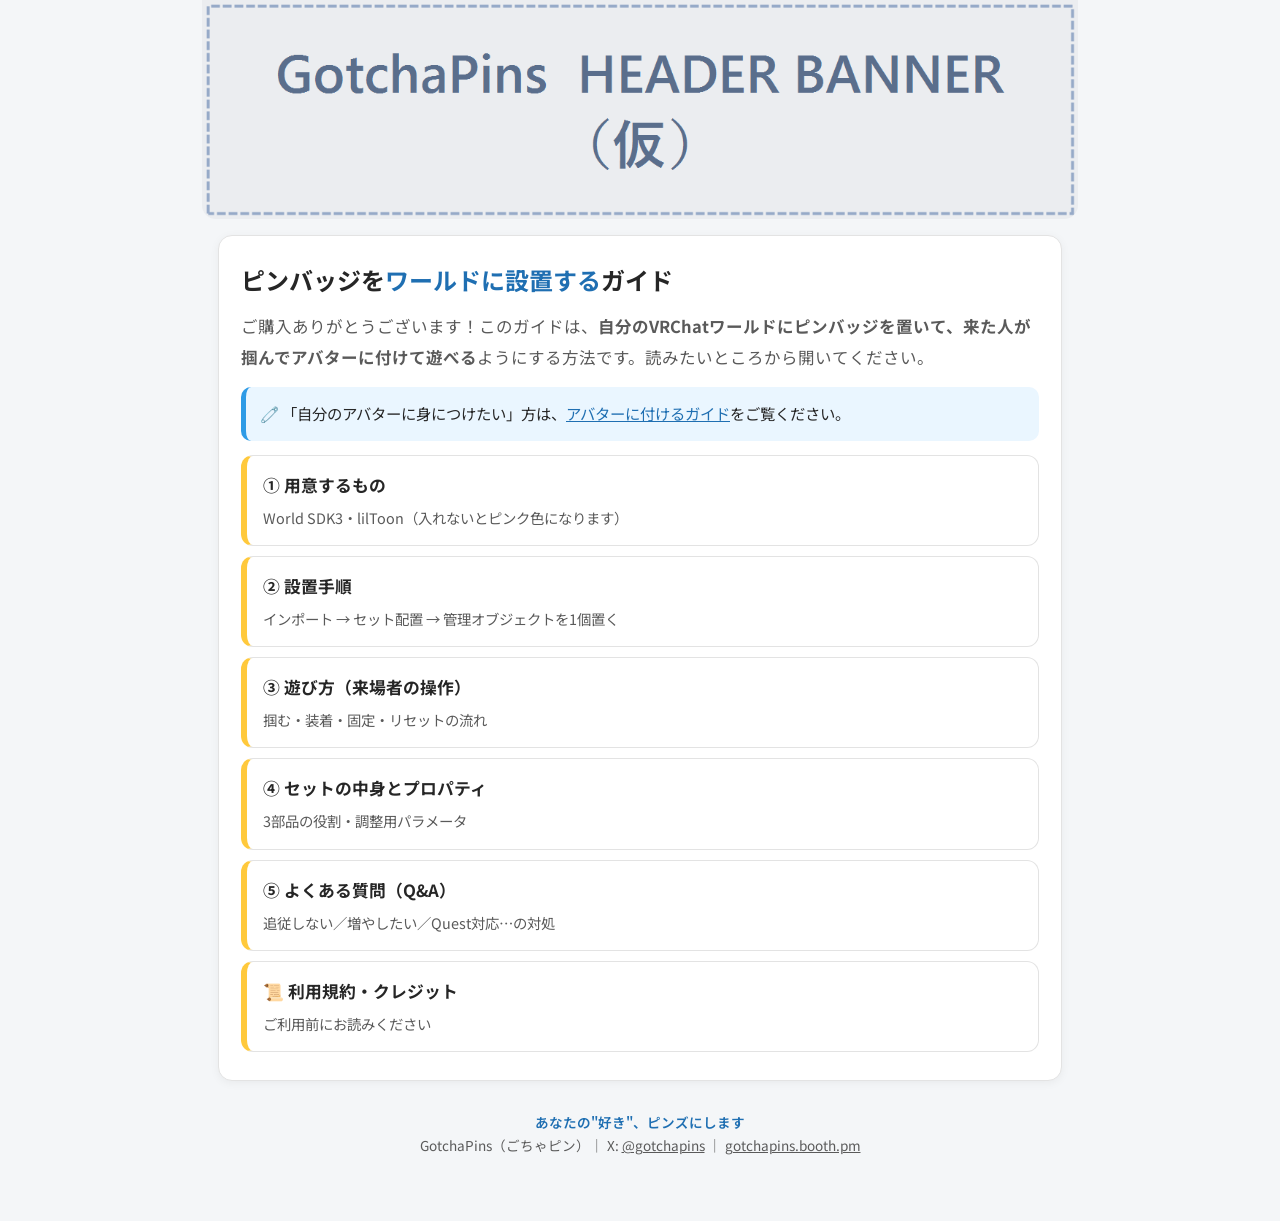
==== world/index.html @ 5190ac24 "Initial commit: GotchaPins ガイド（共通ドキュメント） VRChat向け3Dピンズの取扱いガイド一式（アバター用/ワールド用/利用規約）。GitHub Pages公開用。商品" ====
<!DOCTYPE html>
<html lang="ja">
<head>
<meta charset="UTF-8">
<meta name="viewport" content="width=device-width,initial-scale=1">
<title>ワールドに設置する方法｜GotchaPins ピンバッジ</title>
<link rel="stylesheet" href="../assets/style.css">
</head>
<body>
<div class="wrap">
<header class="bn"><img src="../assets/banner.png" alt="GotchaPins"></header>
<div class="card-page">
  <h1>ピンバッジを<span class="em">ワールドに設置する</span>ガイド</h1>
  <p class="lead">ご購入ありがとうございます！このガイドは、<b>自分のVRChatワールドにピンバッジを置いて、来た人が掴んでアバターに付けて遊べる</b>ようにする方法です。読みたいところから開いてください。</p>

  <div class="tip">🧷 「自分のアバターに身につけたい」方は、<a href="../avatar/index.html">アバターに付けるガイド</a>をご覧ください。</div>

  <div class="menu">
    <a href="01_prepare.html"><div class="t">① 用意するもの</div><div class="d">World SDK3・lilToon（入れないとピンク色になります）</div></a>
    <a href="02_setup.html"><div class="t">② 設置手順</div><div class="d">インポート → セット配置 → 管理オブジェクトを1個置く</div></a>
    <a href="03_play.html"><div class="t">③ 遊び方（来場者の操作）</div><div class="d">掴む・装着・固定・リセットの流れ</div></a>
    <a href="04_parts.html"><div class="t">④ セットの中身とプロパティ</div><div class="d">3部品の役割・調整用パラメータ</div></a>
    <a href="05_qa.html"><div class="t">⑤ よくある質問（Q&amp;A）</div><div class="d">追従しない／増やしたい／Quest対応…の対処</div></a>
    <a href="../terms.html"><div class="t">📜 利用規約・クレジット</div><div class="d">ご利用前にお読みください</div></a>
  </div>
</div>
<footer>
<div class="tag">あなたの&quot;好き&quot;、ピンズにします</div>
GotchaPins（ごちゃピン）｜ X: <a href="https://x.com/gotchapins">@gotchapins</a> ｜ <a href="https://gotchapins.booth.pm">gotchapins.booth.pm</a>
</footer>
</div>
</body>
</html>
---- assets/style.css ----
@import url('https://fonts.googleapis.com/css2?family=Noto+Sans+JP:wght@400;500;700&display=swap');
:root{
  --yellow:#FFC93C; --yellow-soft:#FFE69A;
  --blue:#2E9BE6; --blue-deep:#1F6FB2;
  --ink:#262626; --sub:#5a5a5a; --line:#e3e3e3;
  --bg:#f4f6f8; --card:#ffffff;
  --note-bg:#fffbe6; --note-bd:#f0c814;
  --tip-bg:#eaf6ff; --tip-bd:#2E9BE6;
  --warn-bg:#ffecec; --warn-bd:#ff6b6b;
}
*{box-sizing:border-box}
body{margin:0;background:var(--bg);color:var(--ink);
  font-family:"Noto Sans JP","Hiragino Kaku Gothic ProN","Yu Gothic",-apple-system,"Segoe UI",sans-serif;
  font-weight:400;line-height:1.9;font-size:16.5px}
.wrap{max-width:880px;margin:0 auto;padding:0 18px 64px}
header.bn{margin:0 -16px 8px}
header.bn img{width:100%;display:block;border-radius:0 0 14px 14px}
.card-page{background:var(--card);border:1px solid var(--line);border-radius:14px;
  padding:22px 22px 28px;margin-top:16px;box-shadow:0 2px 10px rgba(0,0,0,.05)}
h1{font-size:1.5rem;margin:.2em 0 .6em;line-height:1.4}
h1 .em{color:var(--blue-deep)}
h2{font-size:1.2rem;margin:1.4em 0 .5em;padding-left:.55em;border-left:6px solid var(--yellow)}
h3{font-size:1.05rem;margin:1.1em 0 .4em;color:var(--blue-deep)}
p{margin:.6em 0}
a{color:var(--blue-deep)}
img{max-width:100%;border-radius:10px}
.fig{display:block;margin:14px auto;border:1px solid var(--line)}
.lead{color:var(--sub)}
/* nav */
.nav{display:flex;gap:8px;flex-wrap:wrap;margin:4px 0 10px}
.nav a{flex:1;text-align:center;min-width:90px;text-decoration:none;background:#fff;
  border:1px solid var(--line);border-radius:10px;padding:8px 6px;color:var(--blue-deep);
  font-size:.9rem;font-weight:600}
.nav a:hover{background:var(--tip-bg)}
.nav a.home{background:var(--yellow-soft);border-color:var(--yellow);color:#5a4500}
.nav a.disabled{opacity:.4;pointer-events:none}
.step-no{display:inline-block;background:var(--blue);color:#fff;border-radius:30px;
  font-size:.8rem;padding:2px 12px;margin-bottom:6px}
/* index menu cards */
.menu{display:grid;gap:10px;margin-top:8px}
.menu a{display:block;text-decoration:none;background:#fff;border:1px solid var(--line);
  border-left:6px solid var(--yellow);border-radius:12px;padding:14px 16px;color:var(--ink);transition:.15s}
.menu a:hover{transform:translateY(-2px);box-shadow:0 4px 14px rgba(0,0,0,.08);border-left-color:var(--blue)}
.menu .t{font-weight:700;font-size:1.05rem}
.menu .d{color:var(--sub);font-size:.9rem;margin-top:2px}
/* boxes */
.note,.tip,.warn{border-radius:10px;padding:12px 14px;margin:14px 0;font-size:.96rem}
.note{background:var(--note-bg);border-left:5px solid var(--note-bd)}
.tip{background:var(--tip-bg);border-left:5px solid var(--tip-bd)}
.warn{background:var(--warn-bg);border-left:5px solid var(--warn-bd)}
.note b,.tip b,.warn b{color:inherit}
/* table */
table{width:100%;border-collapse:collapse;margin:14px 0;font-size:.95rem}
th,td{border:1px solid var(--line);padding:8px 10px;text-align:left;vertical-align:top}
th{background:#f0f4f8}
tr:nth-child(even) td{background:#fafcfe}
/* steps */
ol.steps{counter-reset:s;list-style:none;padding:0;margin:10px 0}
ol.steps>li{position:relative;padding:12px 0 12px 48px;border-bottom:1px dashed var(--line)}
ol.steps>li:last-child{border-bottom:none}
ol.steps>li:before{counter-increment:s;content:counter(s);position:absolute;left:0;top:10px;
  width:32px;height:32px;background:var(--blue);color:#fff;border-radius:50%;
  display:flex;align-items:center;justify-content:center;font-weight:700;font-size:.95rem}
ol.steps>li b{color:var(--blue-deep)}
/* accordion */
details{background:#fff;border:1px solid var(--line);border-radius:10px;margin:8px 0;overflow:hidden}
details>summary{cursor:pointer;padding:12px 14px;font-weight:600;list-style:none;background:#f7f9fb}
details>summary::-webkit-details-marker{display:none}
details>summary:before{content:"▶";color:var(--blue);margin-right:8px;font-size:.75em;display:inline-block;transition:.2s}
details[open]>summary:before{transform:rotate(90deg)}
details[open]>summary{border-bottom:1px solid var(--line)}
details .body{padding:6px 14px 12px}
details .body p:first-child{margin-top:.4em}
/* landing card */
.landing{text-align:center;padding:8px 6px 14px}
.landing .pname{font-size:1.3rem;font-weight:700;margin:12px 0 2px}
.landing .ptype{color:var(--sub);margin-bottom:18px}
.landing .thumb{width:100%;max-width:440px;border:1px solid var(--line);border-radius:14px;margin:4px auto 20px;display:block;box-shadow:0 2px 10px rgba(0,0,0,.06)}
.btn{display:inline-block;text-decoration:none;background:var(--yellow);color:#4a3a00;
  font-weight:700;font-size:1.1rem;padding:15px 32px;border-radius:40px;box-shadow:0 4px 0 #d9a92e;transition:.1s}
.btn:hover{transform:translateY(2px);box-shadow:0 2px 0 #d9a92e}
.btn.sub{background:#fff;color:var(--blue-deep);border:2px solid var(--blue);box-shadow:0 4px 0 #cfe4f5}
.btn.sub:hover{box-shadow:0 2px 0 #cfe4f5}
.landing .alt{margin-top:18px;font-size:.85rem;color:var(--sub)}
/* footer */
footer{margin-top:30px;text-align:center;color:var(--sub);font-size:.85rem;line-height:1.7}
footer .tag{color:var(--blue-deep);font-weight:600}
footer a{color:var(--sub)}
@media(max-width:480px){
  body{font-size:15px}
  .card-page{padding:18px 16px 22px}
  h1{font-size:1.3rem}
  ol.steps>li{padding-left:42px}
}
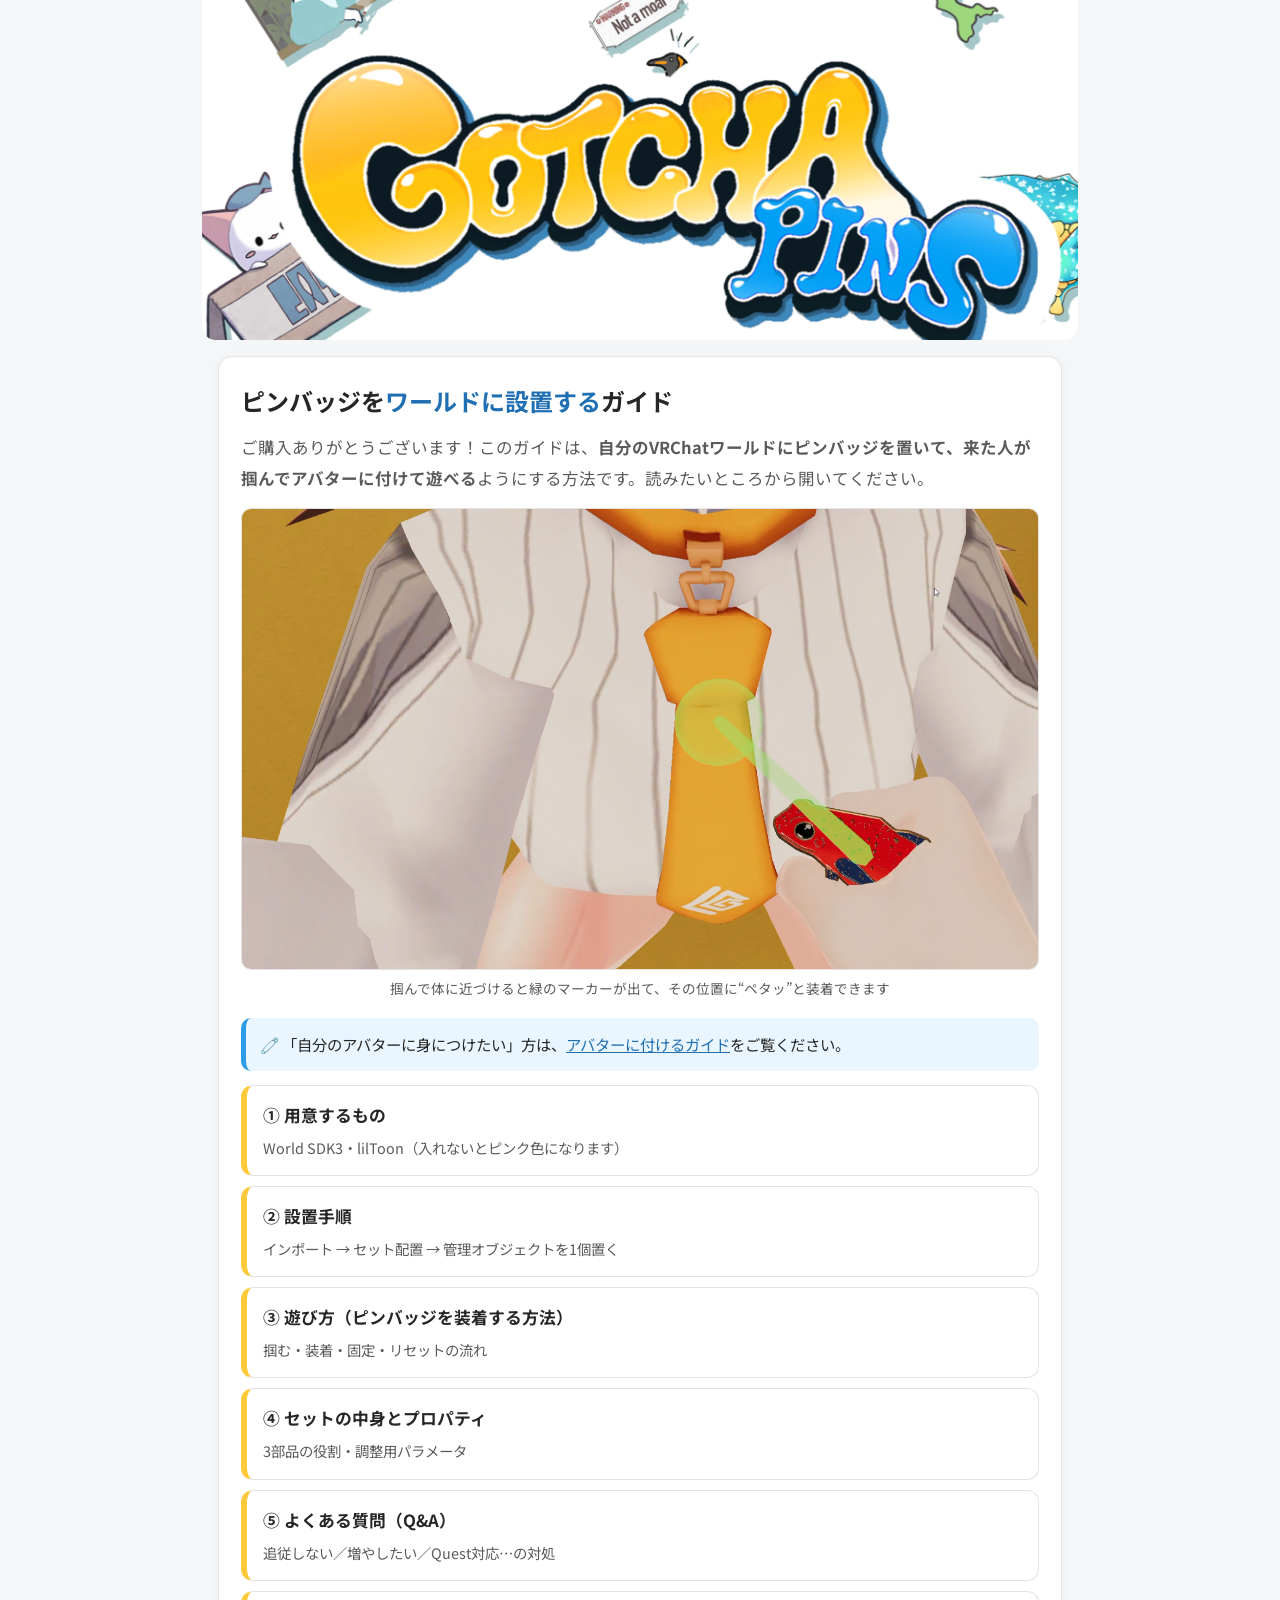
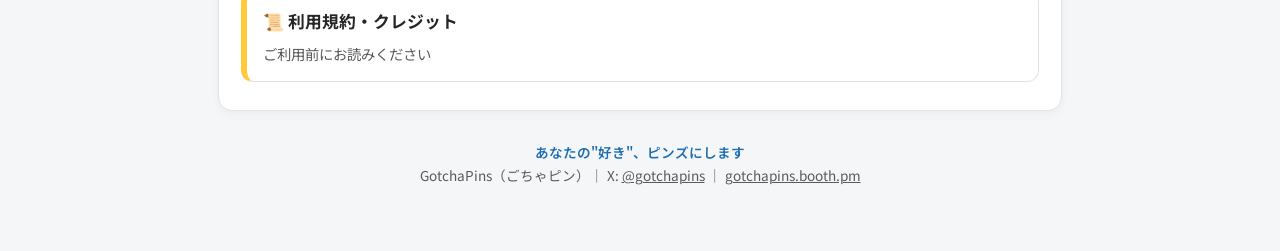
==== commit a507b5f3: "ワールドガイド: 追従先ボーン仕様の明記とタイトル調整 - 遊び方「体に近づける」に追従先ボーン仕様（胴体4＋頭1）を追記 - Q&Aに「腕や指に装着できない」を追加（同仕様を回答） - index " ====
--- a/world/index.html
+++ b/world/index.html
@@ -13,12 +13,15 @@
   <h1>ピンバッジを<span class="em">ワールドに設置する</span>ガイド</h1>
   <p class="lead">ご購入ありがとうございます！このガイドは、<b>自分のVRChatワールドにピンバッジを置いて、来た人が掴んでアバターに付けて遊べる</b>ようにする方法です。読みたいところから開いてください。</p>
 
+  <img class="fig" src="../assets/shots/play-01-marker.png" alt="ピンバッジを掴んで体に近づけると緑のマーカーが出て、その位置に装着できる">
+  <span class="cap">掴んで体に近づけると緑のマーカーが出て、その位置に“ペタッ”と装着できます</span>
+
   <div class="tip">🧷 「自分のアバターに身につけたい」方は、<a href="../avatar/index.html">アバターに付けるガイド</a>をご覧ください。</div>
 
   <div class="menu">
     <a href="01_prepare.html"><div class="t">① 用意するもの</div><div class="d">World SDK3・lilToon（入れないとピンク色になります）</div></a>
     <a href="02_setup.html"><div class="t">② 設置手順</div><div class="d">インポート → セット配置 → 管理オブジェクトを1個置く</div></a>
-    <a href="03_play.html"><div class="t">③ 遊び方（来場者の操作）</div><div class="d">掴む・装着・固定・リセットの流れ</div></a>
+    <a href="03_play.html"><div class="t">③ 遊び方（ピンバッジを装着する方法）</div><div class="d">掴む・装着・固定・リセットの流れ</div></a>
     <a href="04_parts.html"><div class="t">④ セットの中身とプロパティ</div><div class="d">3部品の役割・調整用パラメータ</div></a>
     <a href="05_qa.html"><div class="t">⑤ よくある質問（Q&amp;A）</div><div class="d">追従しない／増やしたい／Quest対応…の対処</div></a>
     <a href="../terms.html"><div class="t">📜 利用規約・クレジット</div><div class="d">ご利用前にお読みください</div></a>
--- a/assets/style.css
+++ b/assets/style.css
@@ -14,7 +14,8 @@
   font-weight:400;line-height:1.9;font-size:16.5px}
 .wrap{max-width:880px;margin:0 auto;padding:0 18px 64px}
 header.bn{margin:0 -16px 8px}
-header.bn img{width:100%;display:block;border-radius:0 0 14px 14px}
+header.bn img{width:100%;max-height:340px;object-fit:cover;object-position:center;display:block;border-radius:0 0 14px 14px}
+@media(max-width:480px){header.bn img{max-height:200px}}
 .card-page{background:var(--card);border:1px solid var(--line);border-radius:14px;
   padding:22px 22px 28px;margin-top:16px;box-shadow:0 2px 10px rgba(0,0,0,.05)}
 h1{font-size:1.5rem;margin:.2em 0 .6em;line-height:1.4}
@@ -25,6 +26,9 @@
 a{color:var(--blue-deep)}
 img{max-width:100%;border-radius:10px}
 .fig{display:block;margin:14px auto;border:1px solid var(--line)}
+.cap{display:block;text-align:center;color:var(--sub);font-size:.85rem;margin:-8px 0 16px}
+.video{position:relative;width:100%;aspect-ratio:16/9;margin:14px 0;border-radius:10px;overflow:hidden;border:1px solid var(--line)}
+.video iframe{position:absolute;inset:0;width:100%;height:100%;border:0}
 .lead{color:var(--sub)}
 /* nav */
 .nav{display:flex;gap:8px;flex-wrap:wrap;margin:4px 0 10px}
